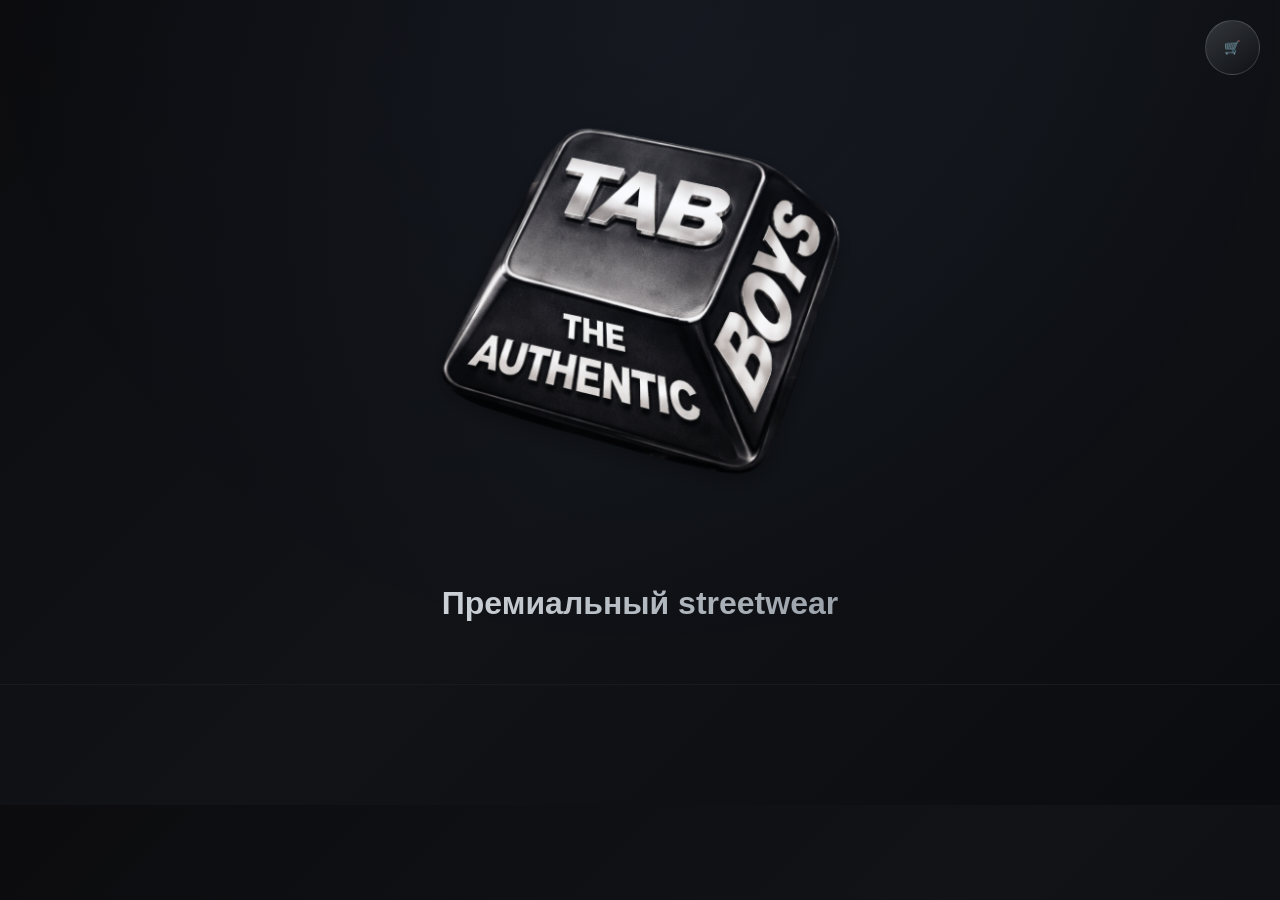
==== index.html @ cb5b0fed "Update index.html" ====
<!DOCTYPE html>
<html lang="ru">
<head>
<meta charset="UTF-8">
<meta name="viewport" content="width=device-width, initial-scale=1">

<title>TAB</title>

<link rel="stylesheet" href="./css/base.css">
<link rel="stylesheet" href="./css/index.css">

</head>

<body>

<div id="cartOverlay" class="cart-overlay"></div>
<div id="toast" class="toast"></div>

<button id="cartToggle" class="cart-toggle">
  🛒
  <span class="cart-counter" id="cartCounter"></span>
</button>

<div class="cart-panel" id="cartPanel">
  <button class="close-btn" id="closeCartBtn">✖</button>
  <h2>Корзина</h2>
  <button id="clearCartBtn" class="product-btn clear-cart">Очистить корзину</button>
  <div id="cart-items"></div>
  <div id="total">Итого: 0 ₽</div>
  <button class="checkout-fixed" id="checkoutBtn">Оформить заказ</button>
</div>

<header>
  <div class="logo-container logo-float">
    <img src="png/logo2.png" class="logo" width="500" height="500" alt="TAB logo">
  </div>
  <h1>Премиальный streetwear</h1>
</header>

<section id="products" class="products"></section>

<script type="module" src="./js/main.js"></script>
</body>
</html>
---- css/base.css ----
/* RESET */
*,
*::before,
*::after {
    box-sizing: border-box;
}

/* VARIABLES */
:root {
    --silver-light: #d9d9d9;
    --silver-main: #bfc3c7;
    --silver-dark: #8f9499;
    --silver-glow: rgba(210,220,230,.25);
    --deep-black: #0c0c0f;
}

/* BODY */
body {
    margin: 0;
    font-family: 'Segoe UI', sans-serif;
    background: linear-gradient(135deg,#0c0c0f,#111317,#0a0c10);
    color: var(--silver-light);
}

body.cart-open {
    overflow: hidden;
}

body::after {
    content: "";
    position: fixed;
    inset: 0;
    background: radial-gradient(circle at 50% 0%,rgba(120,170,255,.05),transparent 60%);
    pointer-events: none;
}

/* LINKS */
a {
    color: #cfd4da;
    text-decoration: none;
    transition: .3s;
}
a:hover {
    color: #fff;
    text-shadow: 0 0 15px rgba(150,200,255,.6);
}

/* TYPOGRAPHY */
h1 {
    background: linear-gradient(90deg,#fff,#cfd4da,#9aa1a8,#fff);
    -webkit-background-clip: text;
    background-clip: text;
    color: transparent;
}

/* BUTTONS */
button {
    cursor: pointer;
    background: linear-gradient(145deg,#cfd4da31,#aeb4ba00);
    color: var(--silver-light);
    border: 1px solid rgba(200,210,220,.2);
    transition: .3s;
}
button:hover {
    background: linear-gradient(145deg,#ffffff62,#cfd4da63);
}

/* CART */
.cart-toggle {
    position: fixed;
    top: 20px;
    right: 20px;
    width: 55px;
    height: 55px;
    border-radius: 50%;
    display: flex;
    align-items: center;
    justify-content: center;
}

.cart-counter {
    position: absolute;
    top: -6px;
    right: -6px;
    background: linear-gradient(145deg,#ff3b3b,#a80000);
    color: #fff;
    font-size: 11px;
    font-weight: bold;
    padding: 4px 7px;
    border-radius: 50%;
    min-width: 20px;
    text-align: center;
    box-shadow: 0 0 15px rgba(255,0,0,.4);
    display: none;
}

.cart-panel {
    position: fixed;
    top: 0;
    right: 0;
    width: 340px;
    height: 100vh;
    padding: 25px;
    overflow-y: auto;
    background: linear-gradient(180deg,#0e0e0e,#111217);
    transform: translateX(110%);
    opacity: 0;
    transition: transform .45s cubic-bezier(.2,.8,.2,1),opacity .3s ease;
    box-shadow: -10px 0 60px rgba(0,0,0,.8);
    z-index: 1000;
}
.cart-panel.open {
    transform: translateX(0);
    opacity: 1;
}

.cart-item {
    display: flex;
    justify-content: space-between;
    align-items: center;
}

.qty-controls {
    display: flex;
    gap: 8px;
}

.cart-overlay {
    position: fixed;
    inset: 0;
    background: rgba(0,0,0,.6);
    backdrop-filter: blur(6px);
    opacity: 0;
    pointer-events: none;
    transition: .4s ease;
    z-index: 900;
}
.cart-overlay.active {
    opacity: 1;
    pointer-events: all;
}

/* TOAST */
.toast {
    position: fixed;
    bottom: 30px;
    right: 30px;
    opacity: 0;
    transform: translateY(20px);
    transition: .4s ease;
}
.toast.show {
    opacity: 1;
    transform: translateY(0);
}

#loader {
    display: none !important;
}
---- css/index.css ----
/* HEADER */
header {
    text-align: center;
    padding: 60px 0 40px;
    border-bottom: 1px solid #1a1a1a;
}

/* LOGO */
.logo-container {
    perspective: 1200px;
    display: inline-block;
}
.logo-float {
    animation: floatLogo 4s ease-in-out infinite;
}
@keyframes floatLogo {
    0%{transform:translateY(0);filter:drop-shadow(0 8px 12px rgba(0,0,0,.35))}
    50%{transform:translateY(-6px);filter:drop-shadow(0 14px 18px rgba(0,0,0,.45))}
    100%{transform:translateY(0);filter:drop-shadow(0 8px 12px rgba(0,0,0,.35))}
}
.logo {
    width: 500px;
    transform: rotateX(8deg);
    backface-visibility: hidden;
    filter: drop-shadow(0 6px 12px rgba(0,0,0,.4));
}

/* PRODUCTS GRID */
.products {
    display: grid;
    grid-template-columns: repeat(auto-fit,minmax(220px,1fr));
    gap: 40px;
    padding: 60px;
}

/* PRODUCT CARD */
.product {
    padding: 20px;
    border-radius: 18px;
    display: flex;
    flex-direction: column;
    align-items: center;
    text-align: center;
    background: linear-gradient(145deg,rgba(25,25,30,.85),rgba(15,15,18,.9));
    border: 1px solid rgba(200,210,220,.08);
    backdrop-filter: blur(8px);
    transition: .35s ease;
}
.product:hover {
    transform: translateY(-6px);
    border-color: rgba(210,220,230,.25);
}
.product img {
    width: 100%;
    height: 340px;
    object-fit: cover;
    border-radius: 14px;
}

/* PRODUCT BUTTON */
.product-btn {
    width: 85%;
    padding: 16px 0;
    font-size: 18px;
    font-weight: 600;
    border-radius: 10px;
    background: linear-gradient(145deg,#cfd4da31,#aeb4ba00);
    color: var(--silver-light);
    border: 1px solid rgba(200,210,220,.2);
    transition: .3s ease;
}
.product-btn:hover {
    background: linear-gradient(145deg,#ffffff62,#cfd4da63);
    transform: translateY(-2px);
}

/* ADVANTAGES */
.advantages {
    display: flex;
    justify-content: center;
    gap: 50px;
    padding: 70px 20px;
    text-align: center;
}
.adv-item {
    font-size: 15px;
    letter-spacing: 1px;
    color: var(--silver-main);
    transition: .3s ease;
}
.adv-item:hover {
    transform: translateY(-4px);
}

/* MOBILE */
@media (max-width:768px){
    .products {
        grid-template-columns: 1fr;
        padding: 25px;
        gap: 25px;
    }
    .logo { width: 85px; }
    body::after { display:none; }
}
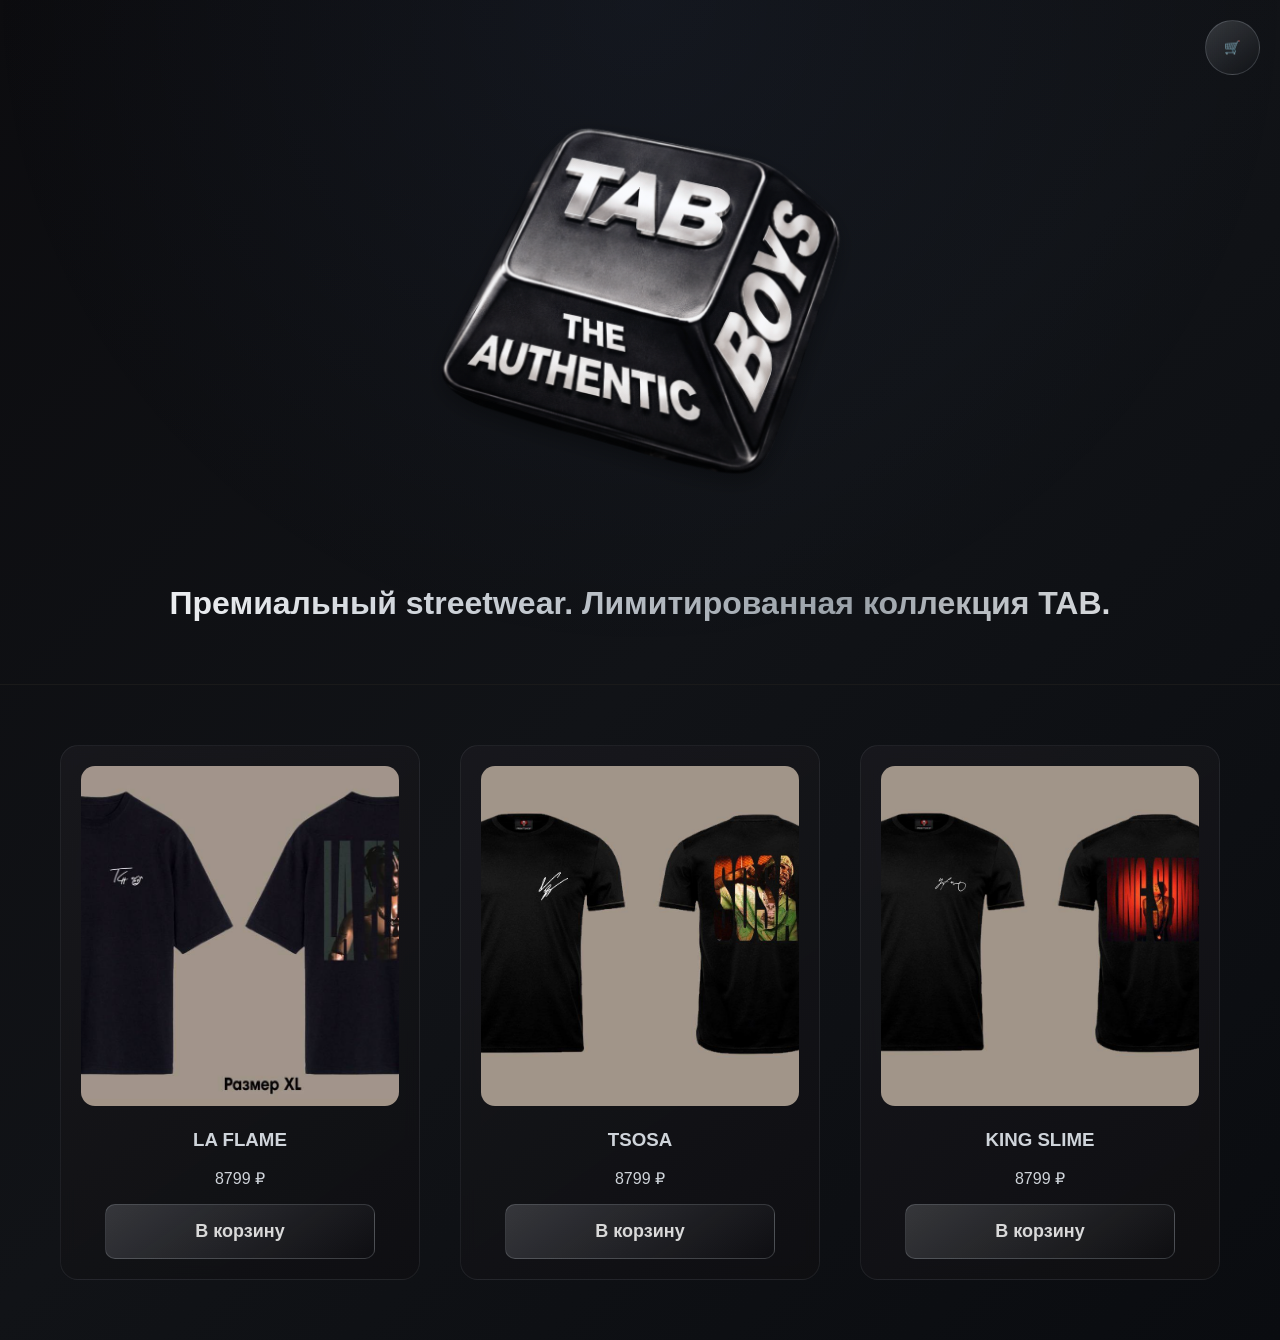
==== commit a4ee21a1: "Update index.html" ====
--- a/index.html
+++ b/index.html
@@ -34,7 +34,7 @@
   <div class="logo-container logo-float">
     <img src="png/logo2.png" class="logo" width="500" height="500" alt="TAB logo">
   </div>
-  <h1>Премиальный streetwear</h1>
+  <h1>Премиальный streetwear. Лимитированная коллекция TAB.</h1>
 </header>
 
 <section id="products" class="products"></section>
@@ -43,3 +43,4 @@
 </body>
 </html>
 
+
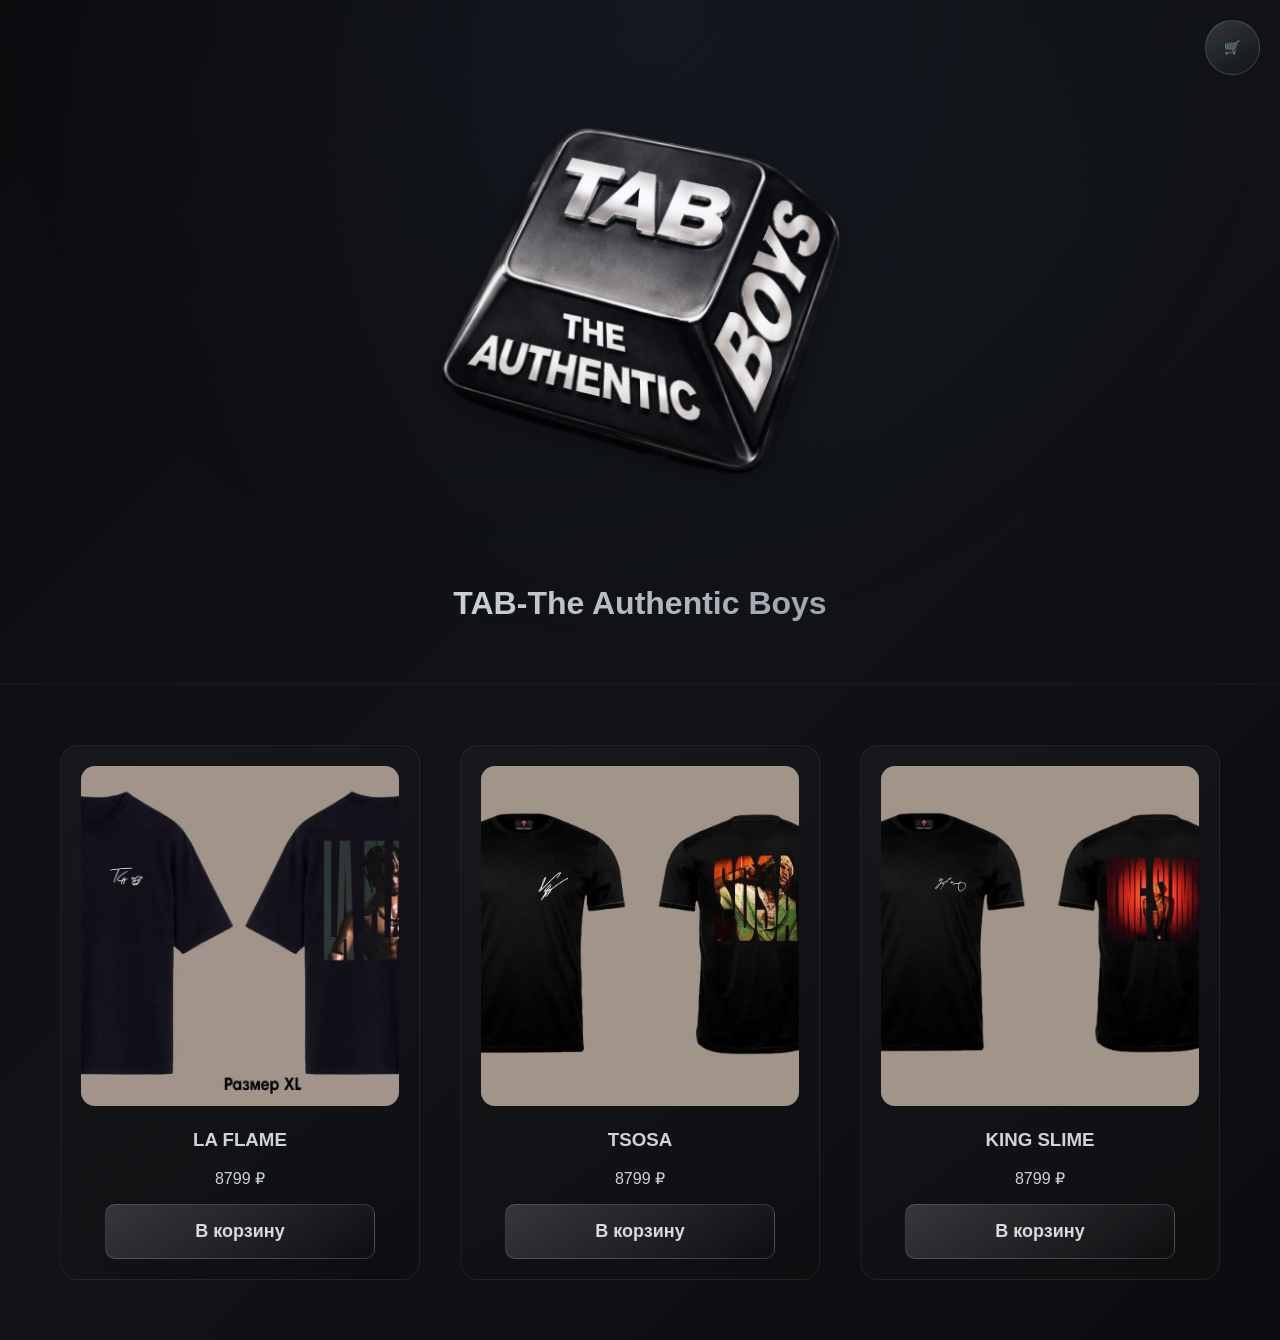
==== commit 257ad460: "Update index.html" ====
--- a/index.html
+++ b/index.html
@@ -34,7 +34,7 @@
   <div class="logo-container logo-float">
     <img src="png/logo2.png" class="logo" width="500" height="500" alt="TAB logo">
   </div>
-  <h1>Премиальный streetwear. Лимитированная коллекция TAB.</h1>
+  <h1>TAB-The Authentic Boys</h1>
 </header>
 
 <section id="products" class="products"></section>
@@ -44,3 +44,4 @@
 </html>
 
 
+
--- a/css/base.css
+++ b/css/base.css
@@ -157,3 +157,9 @@
 #loader {
     display: none !important;
 }
+.logo {
+  width: 85px;
+  height: auto;
+  transform: none;
+  filter: drop-shadow(0 4px 8px rgba(0,0,0,0.5));
+}
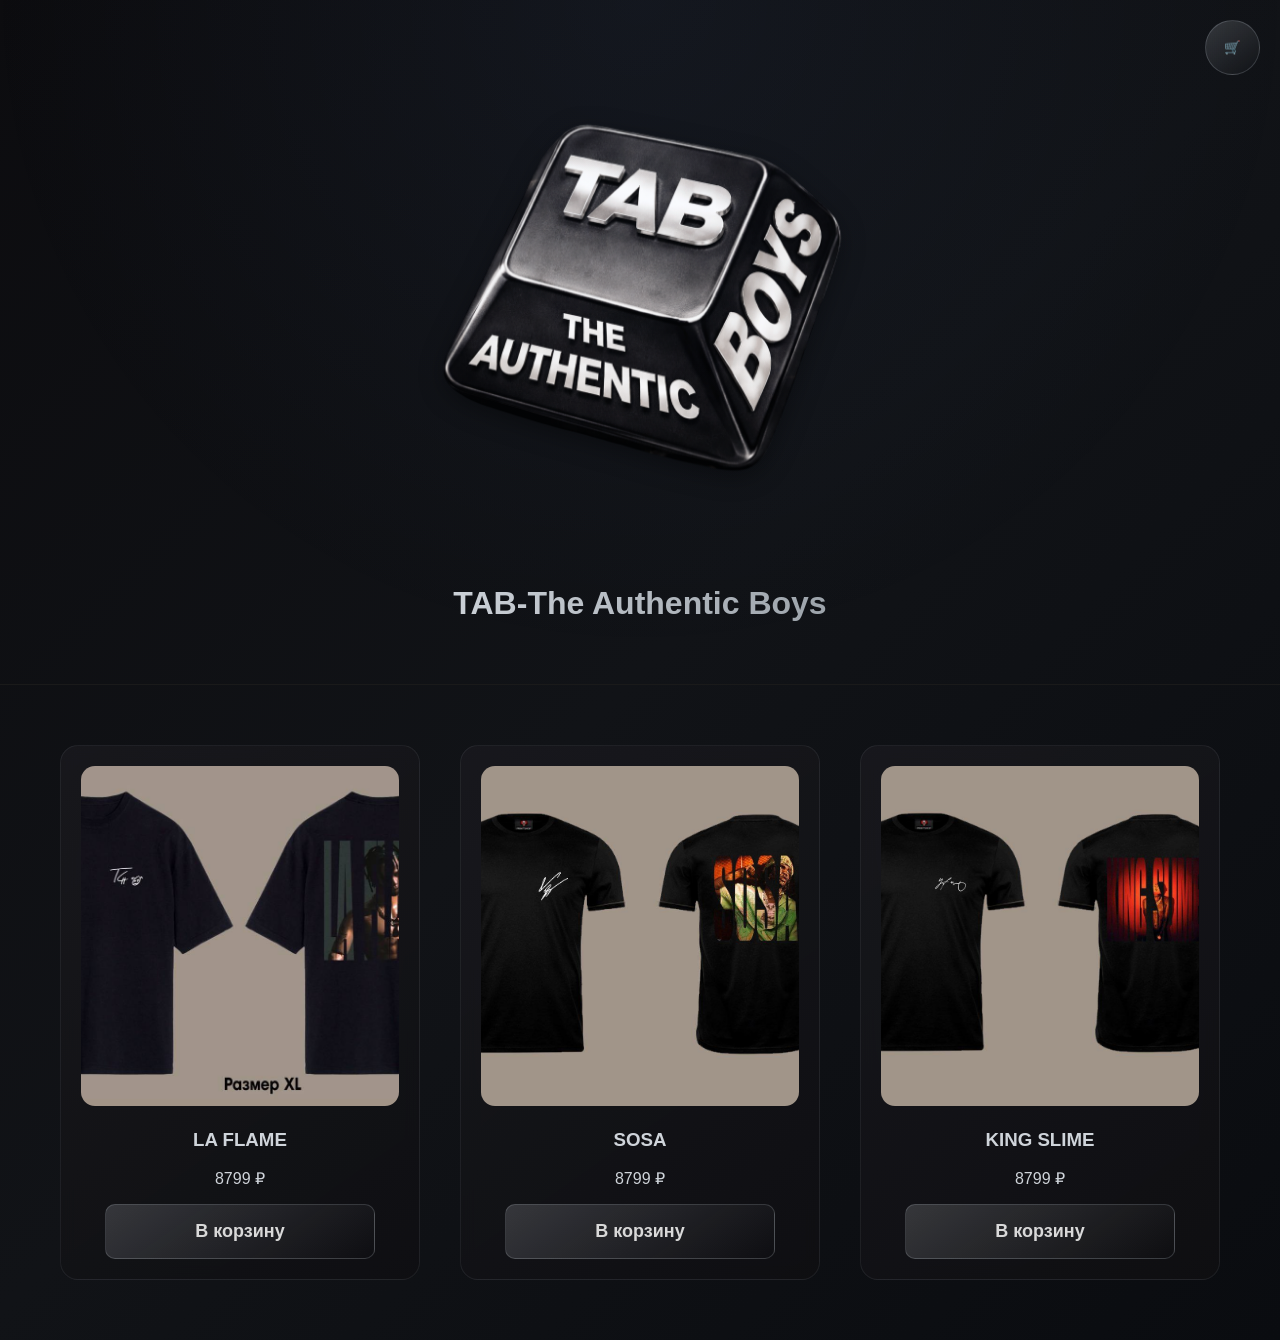
==== commit 7d748e06: "Update index.html" ====
--- a/index.html
+++ b/index.html
@@ -31,9 +31,11 @@
 </div>
 
 <header>
-  <div class="logo-container logo-float">
+ <div class="logo-container">
+  <div class="logo-float">
     <img src="png/logo2.png" class="logo" width="500" height="500" alt="TAB logo">
   </div>
+</div>
   <h1>TAB-The Authentic Boys</h1>
 </header>
 
@@ -45,3 +47,4 @@
 
 
 
+
--- a/css/index.css
+++ b/css/index.css
@@ -91,7 +91,13 @@
 .adv-item:hover {
     transform: translateY(-4px);
 }
-
+.info-section {
+  padding: 80px 20px;
+  text-align: center;
+  max-width: 800px;
+  margin: auto;
+  border-top: 1px solid #1a1a1a;
+}
 /* MOBILE */
 @media (max-width:768px){
     .products {
@@ -102,3 +108,4 @@
     .logo { width: 85px; }
     body::after { display:none; }
 }
+
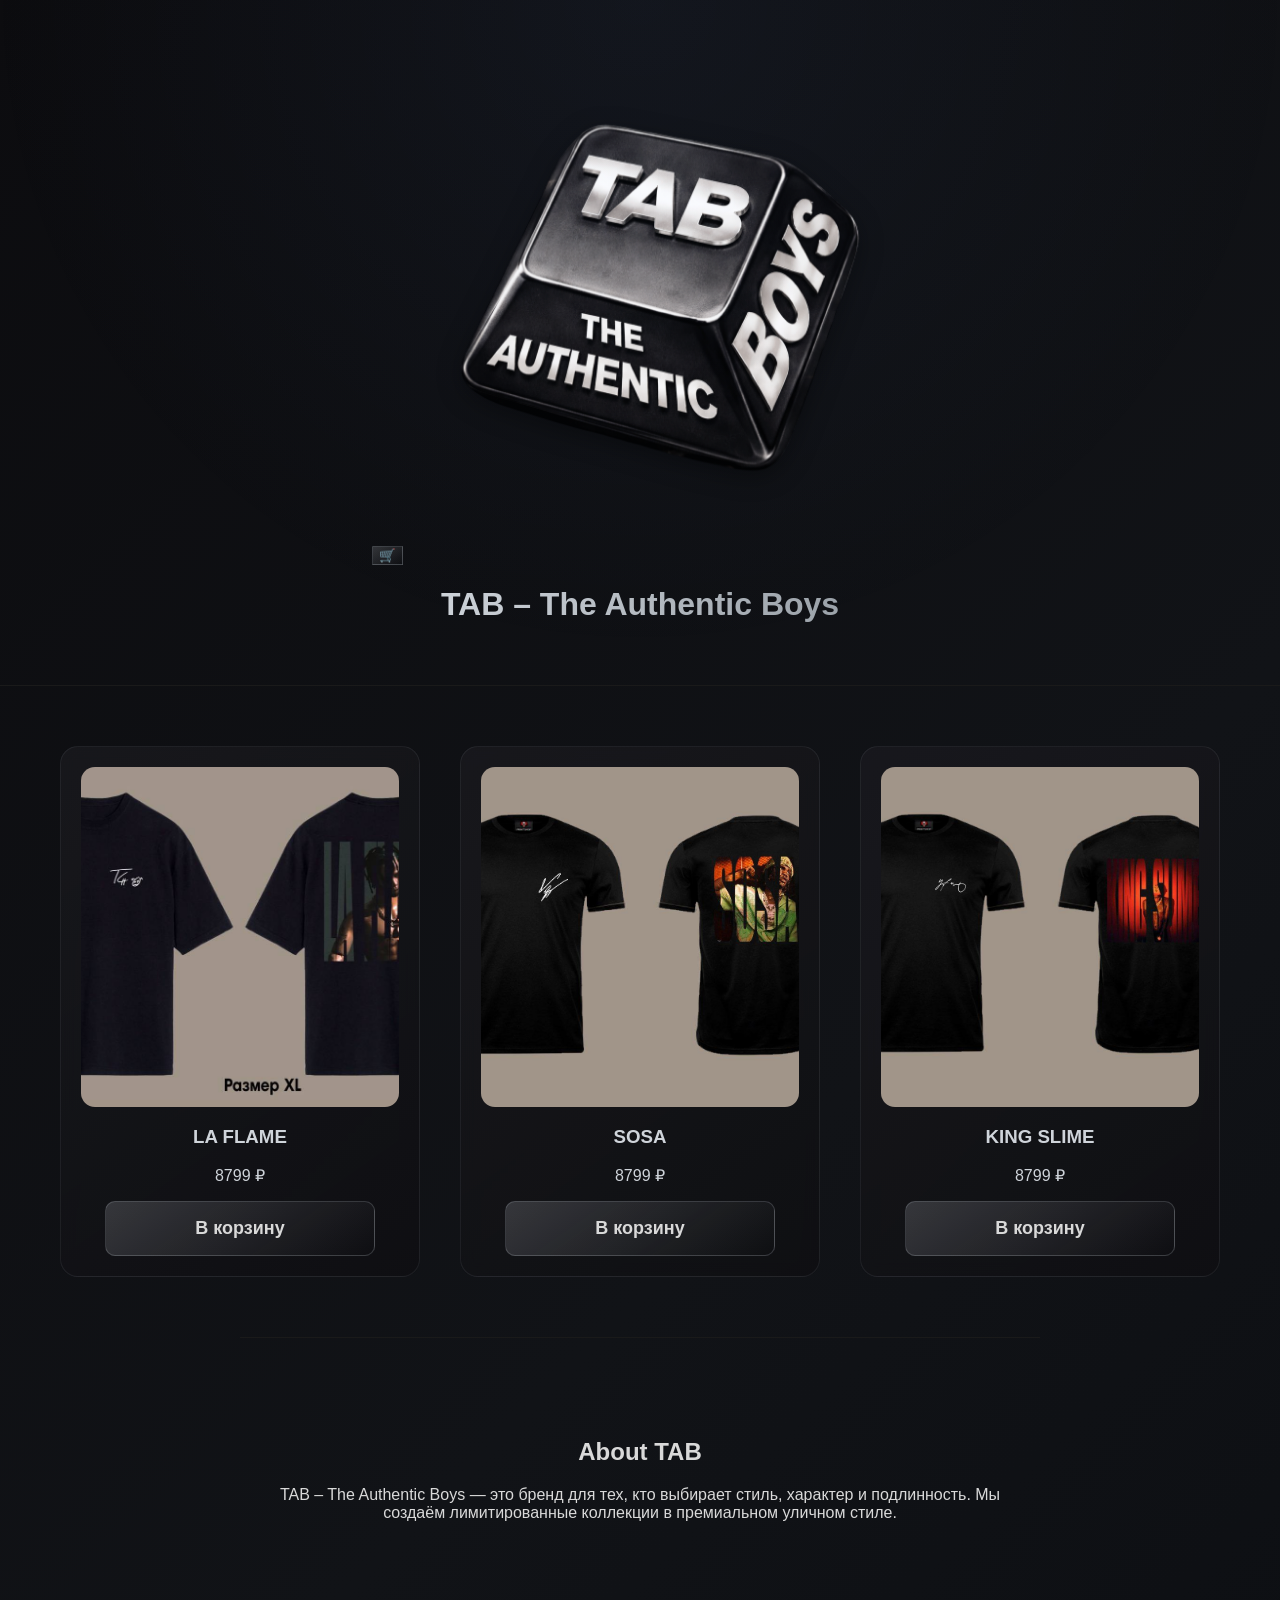
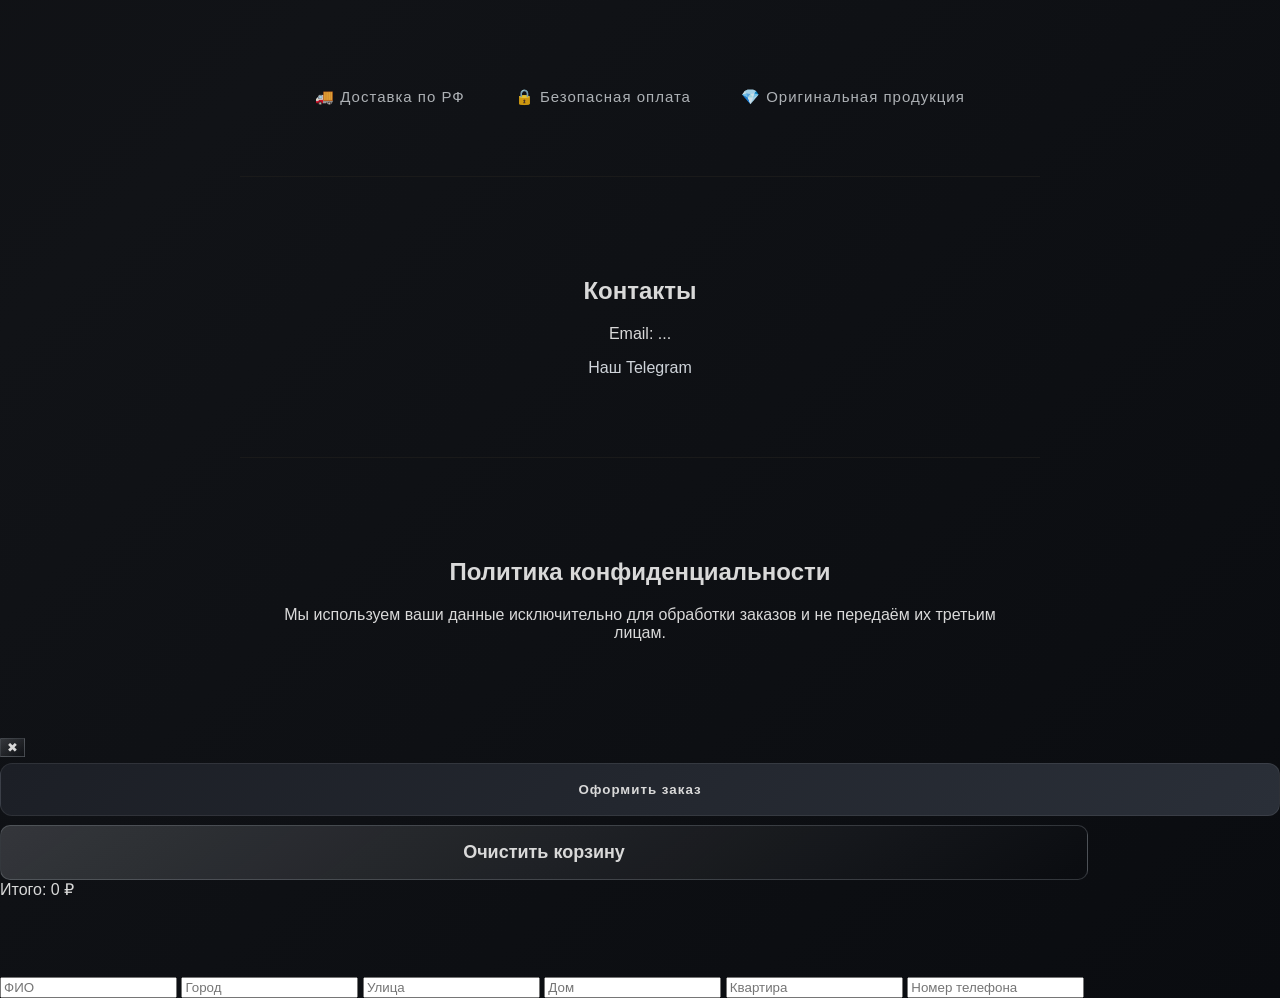
==== commit cf8e1d45: "Update index.html" ====
--- a/index.html
+++ b/index.html
@@ -3,8 +3,16 @@
 <head>
 <meta charset="UTF-8">
 <meta name="viewport" content="width=device-width, initial-scale=1">
-
-<title>TAB</title>
+<meta name="description" content="TAB — премиальный уличный бренд. Лимитированные коллекции.">
+<meta property="og:title" content="TAB – The Authentic Boys">
+<meta property="og:description" content="Премиальный уличный стиль.">
+<meta property="og:image" content="https://0alenka069-cyber.github.io/tab-store/png/og-banner.jpg">
+<meta property="og:url" content="https://0alenka069-cyber.github.io/tab-store/">
+<meta property="og:type" content="website">
+<meta property="og:site_name" content="TAB – The Authentic Boys">
+<meta property="og:image:width" content="1200">
+<meta property="og:image:height" content="630">
+<title>TAB – The Authentic Boys</title>
 
 <link rel="stylesheet" href="./css/base.css">
 <link rel="stylesheet" href="./css/index.css">
@@ -14,13 +22,52 @@
 <body>
 
 <div id="cartOverlay" class="cart-overlay"></div>
-<div id="toast" class="toast"></div>
+<div id="toast" class="toast">Товар добавлен в корзину 🛒</div>
+<header>
+    <button class="cart-toggle" id="cartToggle">
+        🛒
+        <span id="cartCounter" class="cart-counter"></span>
+    </button>
 
-<button id="cartToggle" class="cart-toggle">
-  🛒
-  <span class="cart-counter" id="cartCounter"></span>
-</button>
+    <div class="logo-container">
+        <div class="logo-float">
+           <img src="png/logo2.png" class="logo">
+        </div>
+    </div>
+ <h1>TAB – The Authentic Boys</h1>
+</header>
+<section class="products" id="products"></section>
+<section class="info-section">
+    <h2>About TAB</h2>
+    <p>
+        TAB – The Authentic Boys — это бренд для тех,
+        кто выбирает стиль, характер и подлинность.
+        Мы создаём лимитированные коллекции
+        в премиальном уличном стиле.
+    </p>
+</section>
 
+<section class="advantages">
+    <div class="adv-item">🚚 Доставка по РФ</div>
+    <div class="adv-item">🔒 Безопасная оплата</div>
+    <div class="adv-item">💎 Оригинальная продукция</div>
+</section>
+
+<section class="info-section">
+    <h2>Контакты</h2>
+    <p>Email: ...</p>
+    <a href="https://t.me/+hwSosxjH471kMmIy" target="_blank" rel="noopener">
+        Наш Telegram
+    </a>
+</section>
+
+<section class="info-section">
+    <h2>Политика конфиденциальности</h2>
+    <p>
+        Мы используем ваши данные исключительно
+        для обработки заказов и не передаём их третьим лицам.
+    </p>
+</section>
 <div class="cart-panel" id="cartPanel">
   <button class="close-btn" id="closeCartBtn">✖</button>
   <h2>Корзина</h2>
@@ -29,17 +76,14 @@
   <div id="total">Итого: 0 ₽</div>
   <button class="checkout-fixed" id="checkoutBtn">Оформить заказ</button>
 </div>
-
-<header>
- <div class="logo-container">
-  <div class="logo-float">
-    <img src="png/logo2.png" class="logo" width="500" height="500" alt="TAB logo">
+<div class="checkout-form">
+        <input type="text" id="fullname" placeholder="ФИО">
+        <input type="text" id="city" placeholder="Город">
+        <input type="text" id="street" placeholder="Улица">
+        <input type="text" id="house" placeholder="Дом">
+        <input type="text" id="apartment" placeholder="Квартира">
+        <input type="tel" id="phone" placeholder="Номер телефона">
   </div>
-</div>
-  <h1>TAB-The Authentic Boys</h1>
-</header>
-
-<section id="products" class="products"></section>
 
 <script type="module" src="./js/main.js"></script>
 </body>
@@ -48,3 +92,4 @@
 
 
 
+
--- a/css/base.css
+++ b/css/base.css
@@ -1,24 +1,25 @@
-/* RESET */
+/* =======================================================
+   1. RESET / BASE
+======================================================= */
+
 *,
 *::before,
 *::after {
     box-sizing: border-box;
 }
 
-/* VARIABLES */
 :root {
     --silver-light: #d9d9d9;
     --silver-main: #bfc3c7;
     --silver-dark: #8f9499;
-    --silver-glow: rgba(210,220,230,.25);
+    --silver-glow: rgba(210, 220, 230, 0.25);
     --deep-black: #0c0c0f;
 }
 
-/* BODY */
 body {
     margin: 0;
     font-family: 'Segoe UI', sans-serif;
-    background: linear-gradient(135deg,#0c0c0f,#111317,#0a0c10);
+    background: linear-gradient(135deg, #0c0c0f, #111317, #0a0c10);
     color: var(--silver-light);
 }
 
@@ -30,125 +31,88 @@
     content: "";
     position: fixed;
     inset: 0;
-    background: radial-gradient(circle at 50% 0%,rgba(120,170,255,.05),transparent 60%);
+    background: radial-gradient(circle at 50% 0%, rgba(120,170,255,0.05), transparent 60%);
     pointer-events: none;
 }
 
-/* LINKS */
 a {
     color: #cfd4da;
     text-decoration: none;
-    transition: .3s;
-}
-a:hover {
-    color: #fff;
-    text-shadow: 0 0 15px rgba(150,200,255,.6);
+    transition: 0.3s;
 }
 
-/* TYPOGRAPHY */
-h1 {
-    background: linear-gradient(90deg,#fff,#cfd4da,#9aa1a8,#fff);
-    -webkit-background-clip: text;
-    background-clip: text;
-    color: transparent;
+a:hover {
+    color: #ffffff;
+    text-shadow: 0 0 15px rgba(150,200,255,0.6);
 }
 
-/* BUTTONS */
+/* =======================================================
+   2. TYPOGRAPHY
+======================================================= */
+
+h1 {
+    background: linear-gradient(90deg,#ffffff,#cfd4da,#9aa1a8,#ffffff);
+    background-clip: text;
+    -webkit-background-clip: text;
+    color: transparent;
+    -webkit-text-fill-color: transparent;
+}
+
+/* =======================================================
+   6. BUTTONS
+======================================================= */
+
 button {
     cursor: pointer;
     background: linear-gradient(145deg,#cfd4da31,#aeb4ba00);
     color: var(--silver-light);
-    border: 1px solid rgba(200,210,220,.2);
-    transition: .3s;
+    border: 1px solid rgba(200,210,220,0.2);
+    transition: 0.3s;
 }
+
 button:hover {
     background: linear-gradient(145deg,#ffffff62,#cfd4da63);
 }
 
-/* CART */
-.cart-toggle {
-    position: fixed;
-    top: 20px;
-    right: 20px;
-    width: 55px;
-    height: 55px;
-    border-radius: 50%;
-    display: flex;
-    align-items: center;
-    justify-content: center;
+.checkout-fixed {
+    position: sticky;
+    bottom: 0;
+    width: 100%;
+    padding: 18px;
+    margin-top: 25px;
+    font-weight: 600;
+    letter-spacing: 1px;
+    border-radius: 12px;
+    background: linear-gradient(135deg,#1c1f26,#2a2f38);
+    border: 1px solid rgba(255,255,255,0.08);
+    transition: 0.35s ease;
 }
 
-.cart-counter {
-    position: absolute;
-    top: -6px;
-    right: -6px;
-    background: linear-gradient(145deg,#ff3b3b,#a80000);
-    color: #fff;
-    font-size: 11px;
-    font-weight: bold;
-    padding: 4px 7px;
-    border-radius: 50%;
-    min-width: 20px;
-    text-align: center;
-    box-shadow: 0 0 15px rgba(255,0,0,.4);
-    display: none;
+.checkout-fixed:disabled {
+    opacity: 0.6;
+    cursor: not-allowed;
+    transform: none;
+    box-shadow: none;
 }
 
-.cart-panel {
-    position: fixed;
-    top: 0;
-    right: 0;
-    width: 340px;
-    height: 100vh;
-    padding: 25px;
-    overflow-y: auto;
-    background: linear-gradient(180deg,#0e0e0e,#111217);
-    transform: translateX(110%);
-    opacity: 0;
-    transition: transform .45s cubic-bezier(.2,.8,.2,1),opacity .3s ease;
-    box-shadow: -10px 0 60px rgba(0,0,0,.8);
-    z-index: 1000;
-}
-.cart-panel.open {
-    transform: translateX(0);
-    opacity: 1;
+.checkout-fixed:hover {
+    transform: translateY(-3px);
+    box-shadow: 0 10px 40px rgba(120,170,255,0.25);
 }
 
-.cart-item {
-    display: flex;
-    justify-content: space-between;
-    align-items: center;
-}
+/* =======================================================
+   9. TOAST & LOADER
+======================================================= */
 
-.qty-controls {
-    display: flex;
-    gap: 8px;
-}
-
-.cart-overlay {
-    position: fixed;
-    inset: 0;
-    background: rgba(0,0,0,.6);
-    backdrop-filter: blur(6px);
-    opacity: 0;
-    pointer-events: none;
-    transition: .4s ease;
-    z-index: 900;
-}
-.cart-overlay.active {
-    opacity: 1;
-    pointer-events: all;
-}
-
-/* TOAST */
 .toast {
     position: fixed;
     bottom: 30px;
     right: 30px;
     opacity: 0;
     transform: translateY(20px);
-    transition: .4s ease;
+    transition: 0.4s ease;
 }
+
 .toast.show {
     opacity: 1;
     transform: translateY(0);
@@ -157,9 +121,5 @@
 #loader {
     display: none !important;
 }
-.logo {
-  width: 85px;
-  height: auto;
-  transform: none;
-  filter: drop-shadow(0 4px 8px rgba(0,0,0,0.5));
-}
+
+
--- a/css/index.css
+++ b/css/index.css
@@ -1,39 +1,123 @@
-/* HEADER */
+/* =======================================================
+   3. LAYOUT SECTIONS
+======================================================= */
+
 header {
     text-align: center;
     padding: 60px 0 40px;
     border-bottom: 1px solid #1a1a1a;
 }
 
-/* LOGO */
+.products {
+    display: grid;
+    grid-template-columns: repeat(auto-fit, minmax(220px, 1fr));
+    gap: 40px;
+    padding: 60px;
+}
+
+.info-section {
+    padding: 80px 20px;
+    text-align: center;
+    max-width: 800px;
+    margin: auto;
+    border-top: 1px solid #1a1a1a;
+}
+
+.advantages {
+    display: flex;
+    justify-content: center;
+    align-items: center;
+    gap: 50px;
+    padding: 70px 20px;
+    max-width: 1000px;
+    margin: 0 auto;
+    text-align: center;
+}
+
+.adv-item {
+    font-size: 15px;
+    letter-spacing: 1px;
+    color: var(--silver-main);
+    opacity: 0.9;
+    transition: 0.3s ease;
+}
+
+.adv-item:hover {
+    opacity: 1;
+    transform: translateY(-4px);
+}
+
+/* =======================================================
+   4. LOGO
+======================================================= */
+
 .logo-container {
     perspective: 1200px;
     display: inline-block;
 }
+
 .logo-float {
     animation: floatLogo 4s ease-in-out infinite;
 }
+
 @keyframes floatLogo {
-    0%{transform:translateY(0);filter:drop-shadow(0 8px 12px rgba(0,0,0,.35))}
-    50%{transform:translateY(-6px);filter:drop-shadow(0 14px 18px rgba(0,0,0,.45))}
-    100%{transform:translateY(0);filter:drop-shadow(0 8px 12px rgba(0,0,0,.35))}
+    0%   { transform: translateY(0px); filter: drop-shadow(0 8px 12px rgba(0,0,0,0.35)); }
+    50%  { transform: translateY(-6px); filter: drop-shadow(0 14px 18px rgba(0,0,0,0.45)); }
+    100% { transform: translateY(0px); filter: drop-shadow(0 8px 12px rgba(0,0,0,0.35)); }
 }
+
 .logo {
     width: 500px;
+    display: inline-block;
+    position: relative;
     transform: rotateX(8deg);
+    transform-style: preserve-3d;
     backface-visibility: hidden;
-    filter: drop-shadow(0 6px 12px rgba(0,0,0,.4));
+    will-change: transform;
+    filter: drop-shadow(0 6px 12px rgba(0,0,0,0.4));
 }
 
-/* PRODUCTS GRID */
-.products {
-    display: grid;
-    grid-template-columns: repeat(auto-fit,minmax(220px,1fr));
-    gap: 40px;
-    padding: 60px;
+.logo.spin {
+    animation: coinSpin 0.8s ease-in-out;
 }
 
-/* PRODUCT CARD */
+@keyframes coinSpin {
+    0%   { transform: rotateX(8deg) rotateY(0deg); }
+    100% { transform: rotateX(8deg) rotateY(360deg); }
+}
+
+.logo::after {
+    content: "";
+    position: absolute;
+    top: 0;
+    left: -120%;
+    width: 60%;
+    height: 100%;
+    background: linear-gradient(
+        120deg,
+        transparent 0%,
+        rgba(255,255,255,0.15) 30%,
+        rgba(255,255,255,0.6) 50%,
+        rgba(255,255,255,0.15) 70%,
+        transparent 100%
+    );
+    transform: skewX(-25deg);
+    pointer-events: none;
+}
+
+.logo.spin::after {
+    animation: shineMove 0.9s ease-in-out;
+}
+
+@keyframes shineMove {
+    0%   { left: -120%; }
+    100% { left: 130%; }
+}
+
+/* =======================================================
+   5. PRODUCT CARD
+======================================================= */
+
 .product {
     padding: 20px;
     border-radius: 18px;
@@ -41,71 +125,56 @@
     flex-direction: column;
     align-items: center;
     text-align: center;
-    background: linear-gradient(145deg,rgba(25,25,30,.85),rgba(15,15,18,.9));
-    border: 1px solid rgba(200,210,220,.08);
+    transition: 0.35s ease;
+    background: linear-gradient(145deg,rgba(25,25,30,0.85),rgba(15,15,18,0.9));
+    border: 1px solid rgba(200,210,220,0.08);
     backdrop-filter: blur(8px);
-    transition: .35s ease;
+    opacity: 0;
+    transform: translateY(20px);
+    will-change: transform;
+    animation: fadeUp 0.6s ease forwards;
 }
+
+.product:nth-child(1) { animation-delay: 0.05s; }
+.product:nth-child(2) { animation-delay: 0.1s; }
+.product:nth-child(3) { animation-delay: 0.15s; }
+.product:nth-child(4) { animation-delay: 0.2s; }
+
+@keyframes fadeUp {
+  to {
+    opacity: 1;
+    transform: translateY(0);
+  }
+}
+
 .product:hover {
-    transform: translateY(-6px);
-    border-color: rgba(210,220,230,.25);
+    transform: translateY(-6px) scale(1.01);
+    border-color: rgba(210,220,230,0.25);
 }
+
 .product img {
     width: 100%;
     height: 340px;
     object-fit: cover;
     border-radius: 14px;
+    max-width: 100%;
+    display: block;
 }
 
-/* PRODUCT BUTTON */
 .product-btn {
     width: 85%;
     padding: 16px 0;
     font-size: 18px;
     font-weight: 600;
     border-radius: 10px;
+    cursor: pointer;
     background: linear-gradient(145deg,#cfd4da31,#aeb4ba00);
     color: var(--silver-light);
-    border: 1px solid rgba(200,210,220,.2);
-    transition: .3s ease;
+    border: 1px solid rgba(200,210,220,0.2);
+    transition: 0.3s ease;
 }
+
 .product-btn:hover {
     background: linear-gradient(145deg,#ffffff62,#cfd4da63);
     transform: translateY(-2px);
 }
-
-/* ADVANTAGES */
-.advantages {
-    display: flex;
-    justify-content: center;
-    gap: 50px;
-    padding: 70px 20px;
-    text-align: center;
-}
-.adv-item {
-    font-size: 15px;
-    letter-spacing: 1px;
-    color: var(--silver-main);
-    transition: .3s ease;
-}
-.adv-item:hover {
-    transform: translateY(-4px);
-}
-.info-section {
-  padding: 80px 20px;
-  text-align: center;
-  max-width: 800px;
-  margin: auto;
-  border-top: 1px solid #1a1a1a;
-}
-/* MOBILE */
-@media (max-width:768px){
-    .products {
-        grid-template-columns: 1fr;
-        padding: 25px;
-        gap: 25px;
-    }
-    .logo { width: 85px; }
-    body::after { display:none; }
-}
-
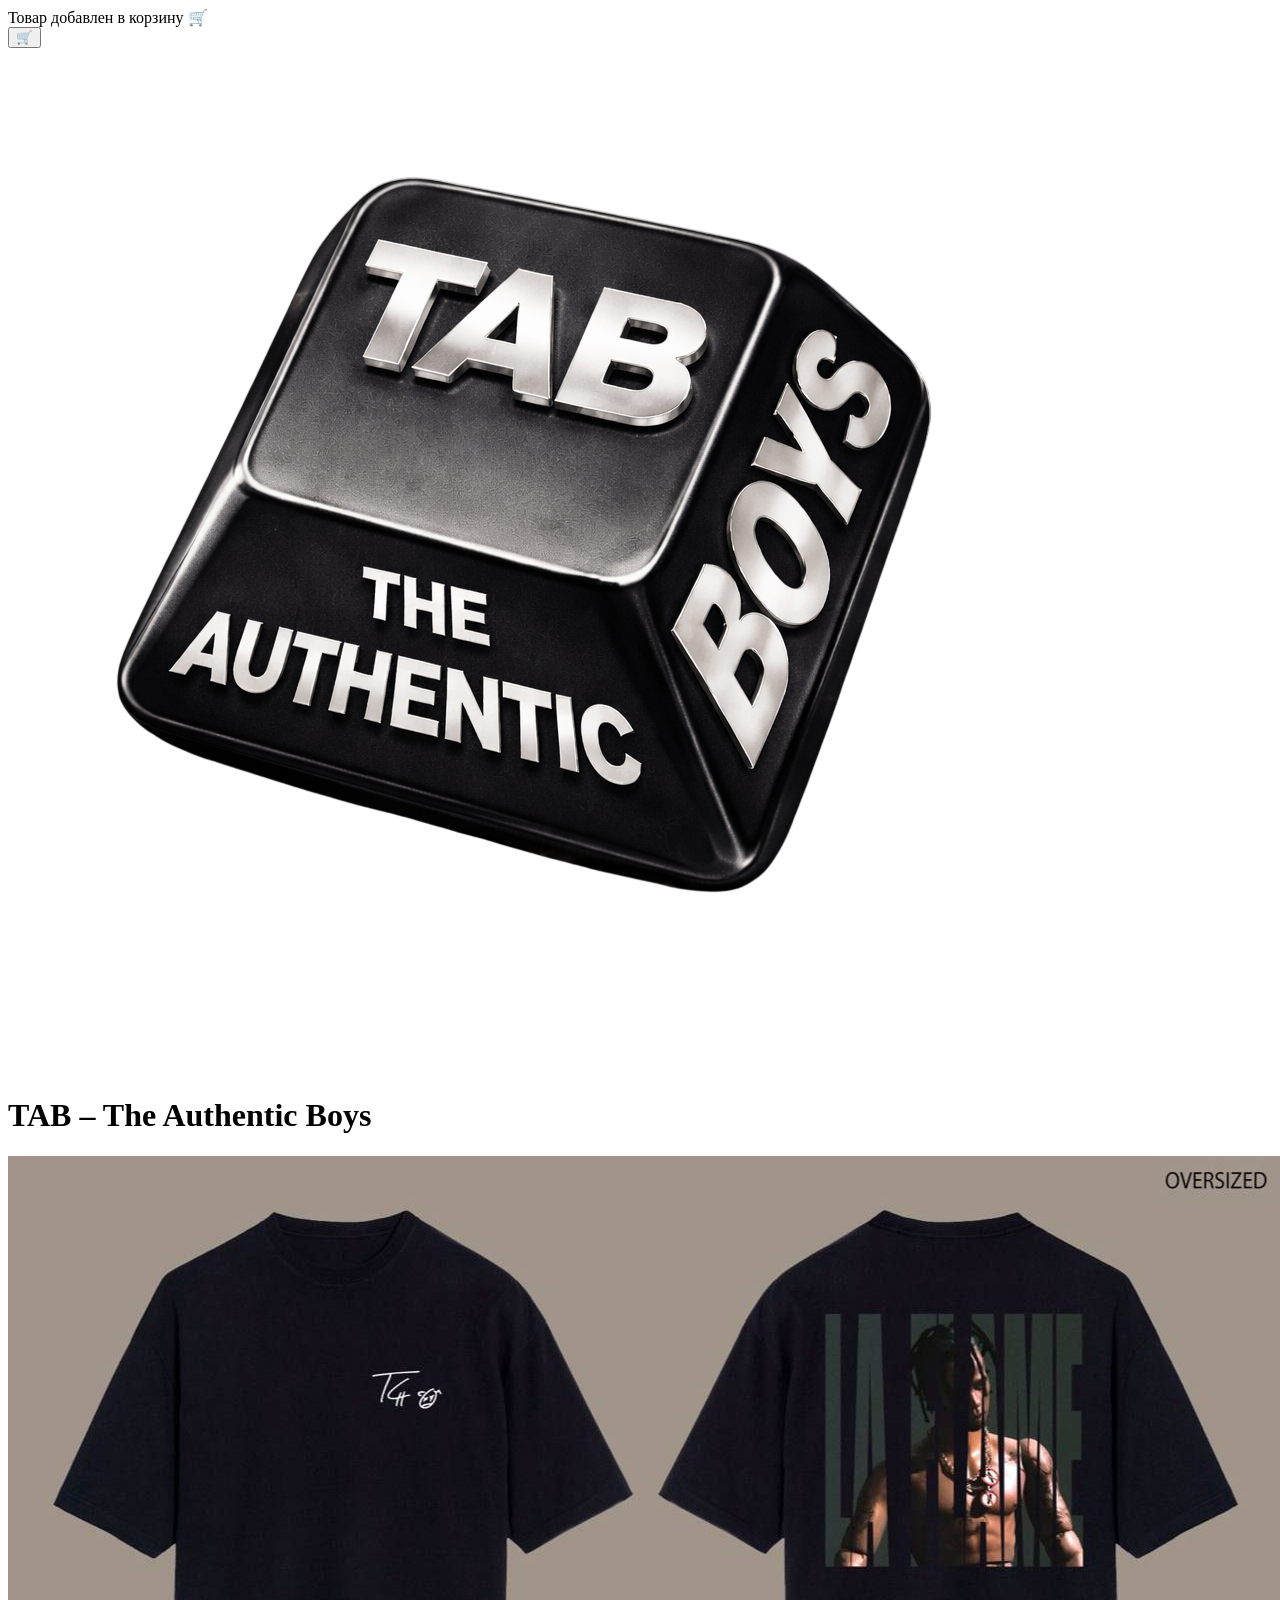
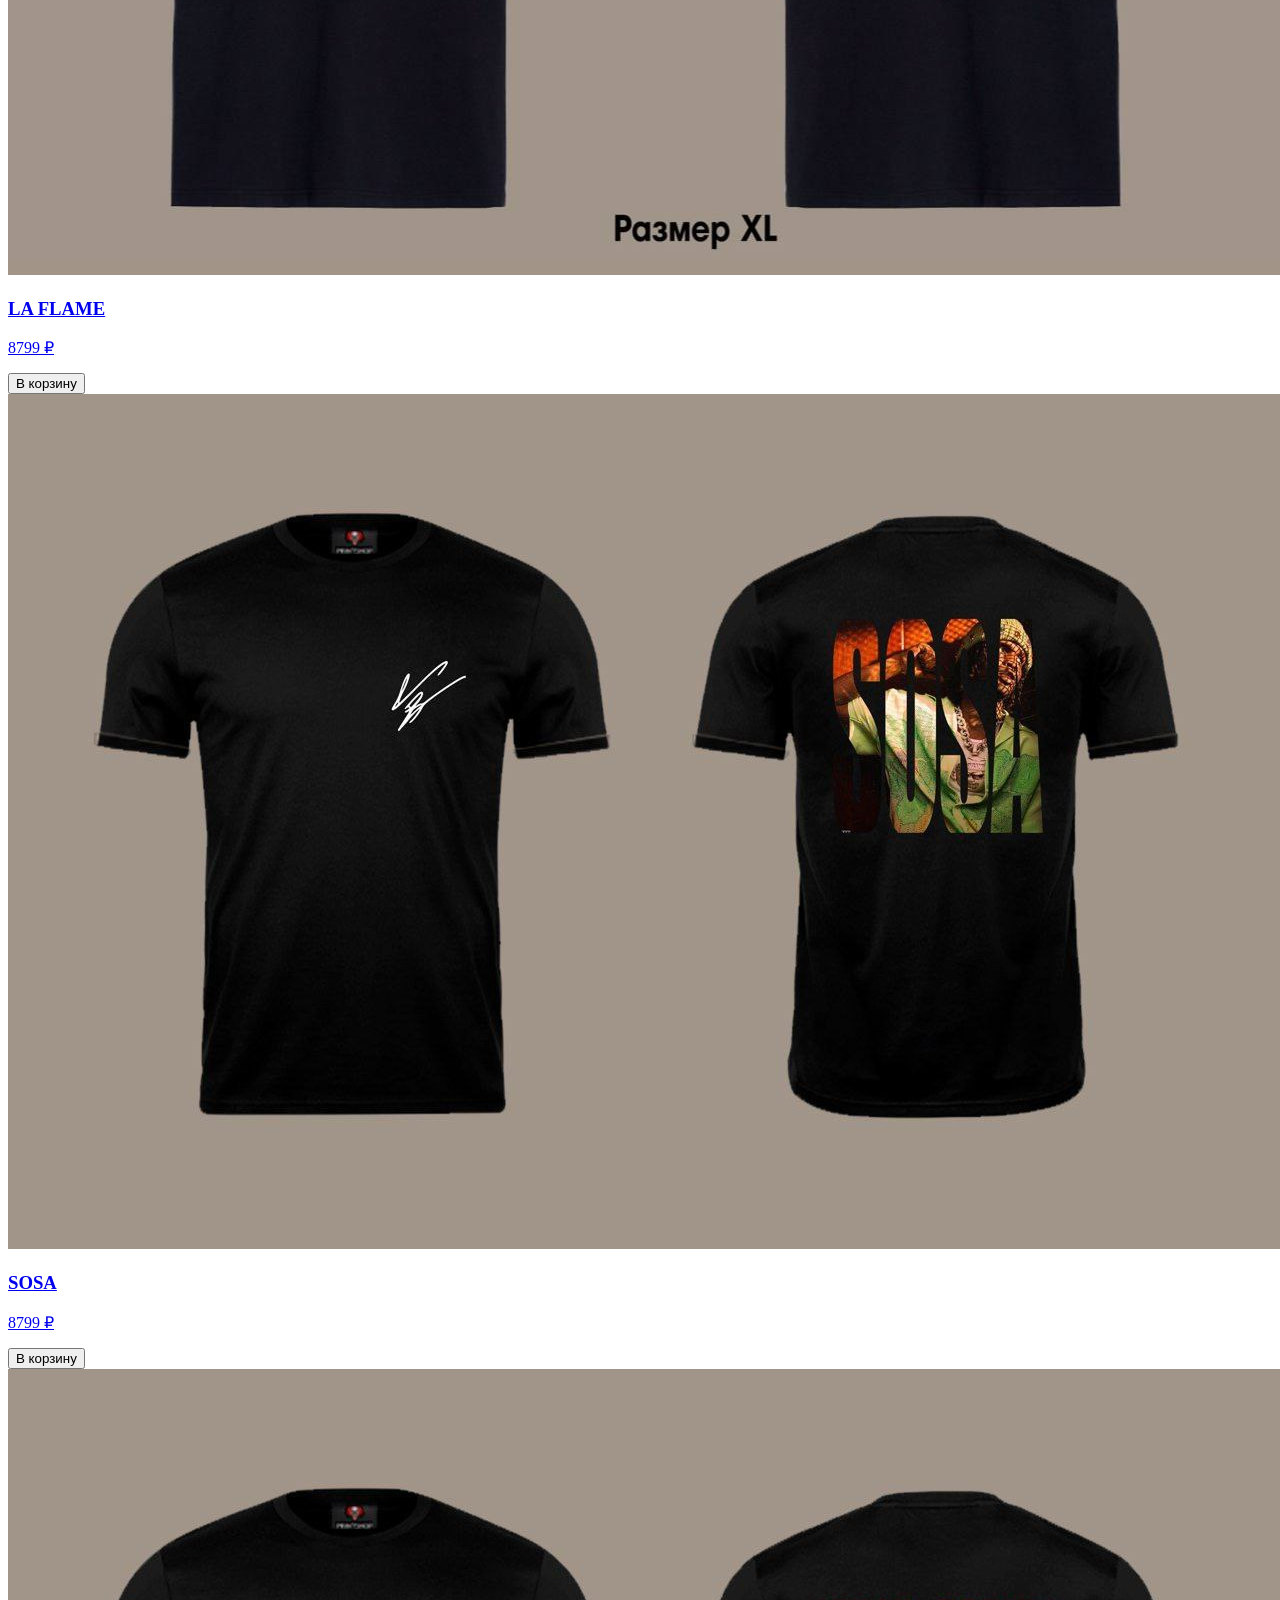
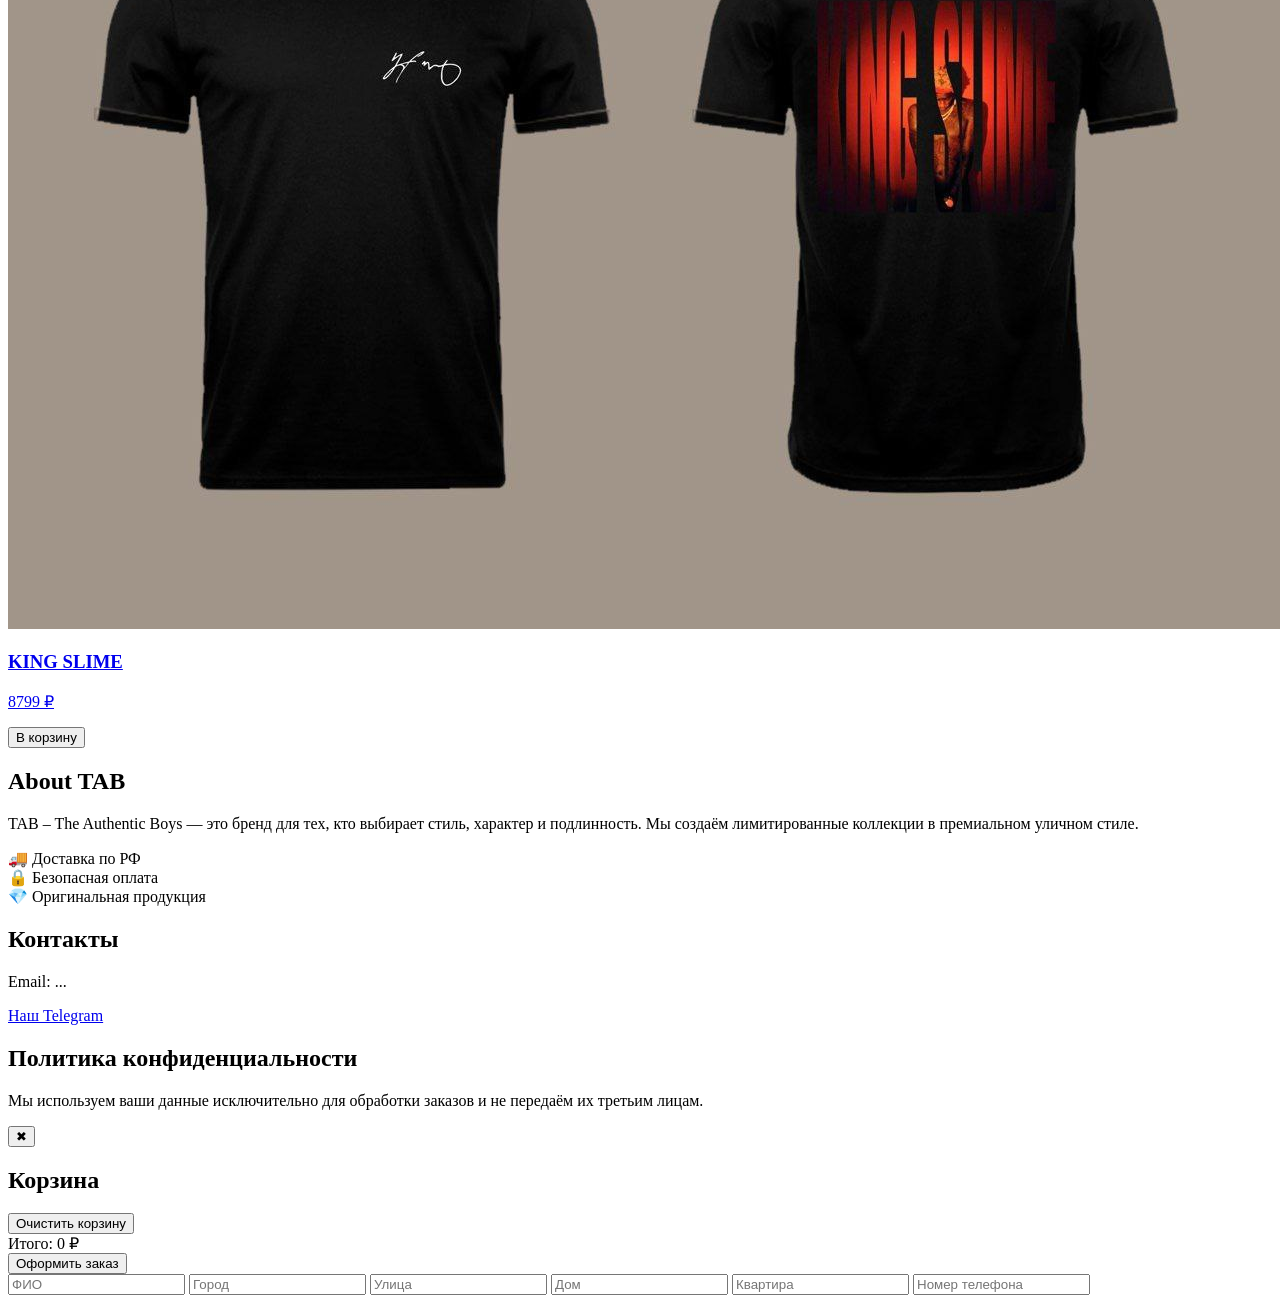
==== commit b4175138: "Update index.html" ====
--- a/index.html
+++ b/index.html
@@ -14,8 +14,7 @@
 <meta property="og:image:height" content="630">
 <title>TAB – The Authentic Boys</title>
 
-<link rel="stylesheet" href="./css/base.css">
-<link rel="stylesheet" href="./css/index.css">
+<link rel="stylesheet" href="./css/style.css">
 
 </head>
 
@@ -93,3 +92,4 @@
 
 
 
+
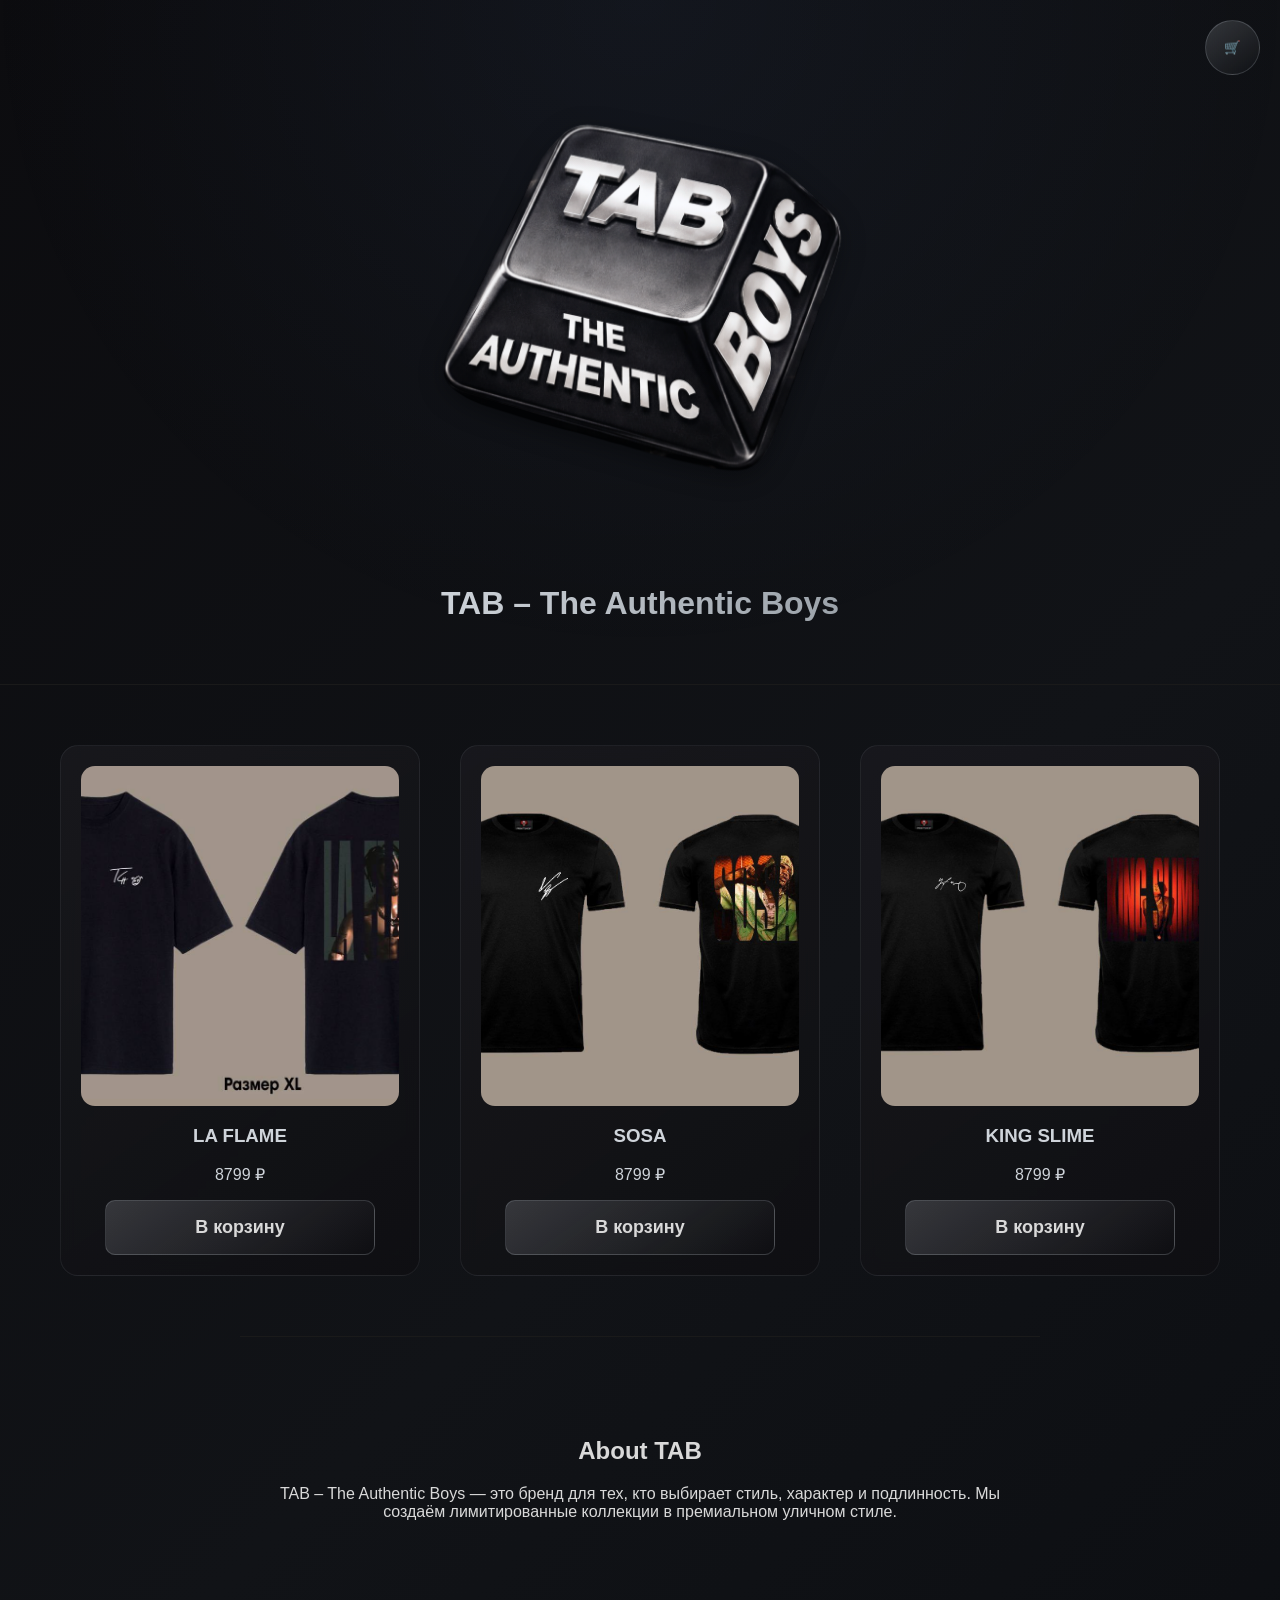
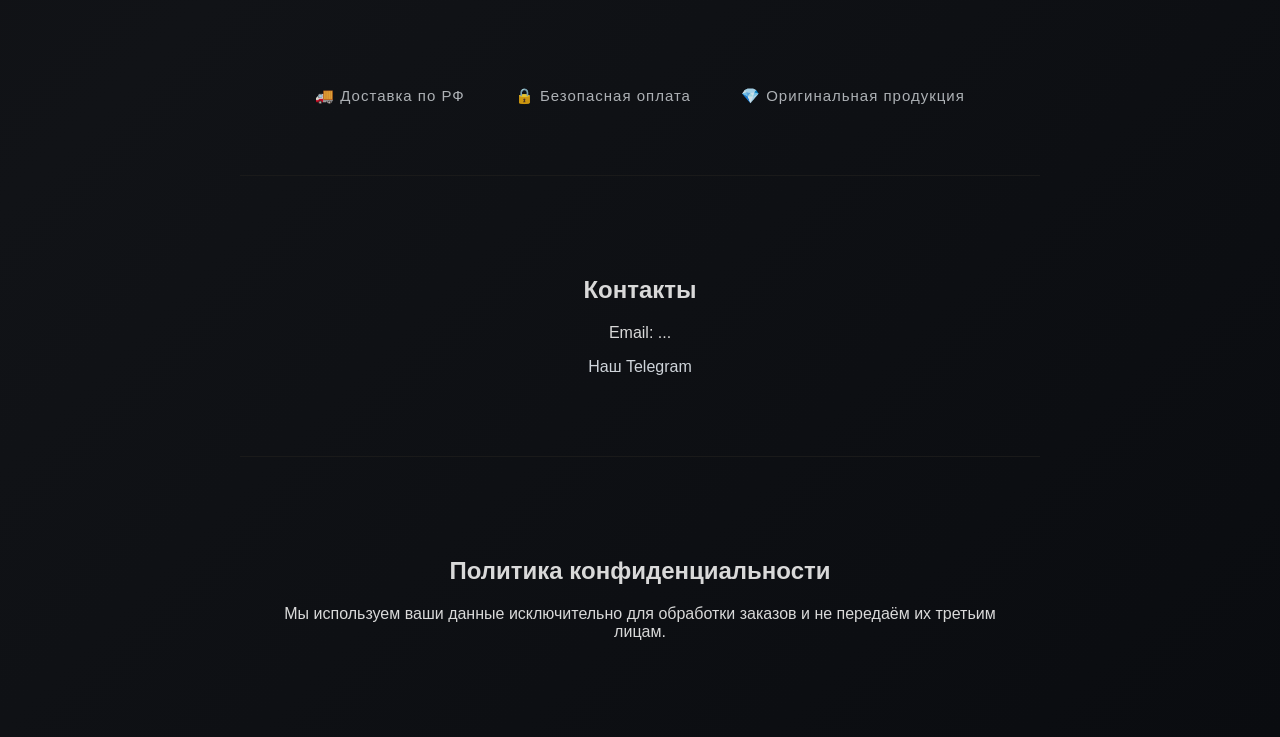
==== commit 4e84c2bb: "Update index.html" ====
--- a/index.html
+++ b/index.html
@@ -73,9 +73,7 @@
   <button id="clearCartBtn" class="product-btn clear-cart">Очистить корзину</button>
   <div id="cart-items"></div>
   <div id="total">Итого: 0 ₽</div>
-  <button class="checkout-fixed" id="checkoutBtn">Оформить заказ</button>
-</div>
-<div class="checkout-form">
+  <div class="checkout-form">
         <input type="text" id="fullname" placeholder="ФИО">
         <input type="text" id="city" placeholder="Город">
         <input type="text" id="street" placeholder="Улица">
@@ -83,6 +81,8 @@
         <input type="text" id="apartment" placeholder="Квартира">
         <input type="tel" id="phone" placeholder="Номер телефона">
   </div>
+  <button class="checkout-fixed" id="checkoutBtn">Оформить заказ</button>
+</div>
 
 <script type="module" src="./js/main.js"></script>
 </body>
@@ -93,3 +93,4 @@
 
 
 
+
--- a/css/style.css
+++ b/css/style.css
@@ -0,0 +1,518 @@
+/* =======================================================
+   1. RESET / BASE
+======================================================= */
+
+*,
+*::before,
+*::after {
+    box-sizing: border-box;
+}
+
+:root {
+    --silver-light: #d9d9d9;
+    --silver-main: #bfc3c7;
+    --silver-dark: #8f9499;
+    --silver-glow: rgba(210, 220, 230, 0.25);
+    --deep-black: #0c0c0f;
+}
+
+body {
+    margin: 0;
+    font-family: 'Segoe UI', sans-serif;
+    background: linear-gradient(135deg, #0c0c0f, #111317, #0a0c10);
+    color: var(--silver-light);
+}
+
+/* Блокируем скролл когда корзина открыта */
+body.cart-open {
+    overflow: hidden;
+}
+
+body::after {
+    content: "";
+    position: fixed;
+    inset: 0;
+    background: radial-gradient(circle at 50% 0%, rgba(120,170,255,0.05), transparent 60%);
+    pointer-events: none;
+}
+
+a {
+    color: #cfd4da;
+    text-decoration: none;
+    transition: 0.3s;
+}
+
+a:hover {
+    color: #ffffff;
+    text-shadow: 0 0 15px rgba(150,200,255,0.6);
+}
+
+
+/* =======================================================
+   2. TYPOGRAPHY
+======================================================= */
+
+h1 {
+    background: linear-gradient(90deg,#ffffff,#cfd4da,#9aa1a8,#ffffff);
+    background-clip: text;
+    -webkit-background-clip: text;
+    color: transparent;
+    -webkit-text-fill-color: transparent;
+}
+
+
+/* =======================================================
+   3. LAYOUT SECTIONS
+======================================================= */
+
+header {
+    text-align: center;
+    padding: 60px 0 40px;
+    border-bottom: 1px solid #1a1a1a;
+}
+
+.products {
+    display: grid;
+    grid-template-columns: repeat(auto-fit, minmax(220px, 1fr));
+    gap: 40px;
+    padding: 60px;
+}
+
+.product-page {
+    display: grid;
+    grid-template-columns: 1fr 1fr;
+    gap: 60px;
+    padding: 80px;
+    text-align: center;
+}
+
+.info-section {
+    padding: 80px 20px;
+    text-align: center;
+    max-width: 800px;
+    margin: auto;
+    border-top: 1px solid #1a1a1a;
+}
+
+.advantages {
+    display: flex;
+    justify-content: center;
+    align-items: center;
+    gap: 50px;
+    padding: 70px 20px;
+    max-width: 1000px;
+    margin: 0 auto;
+    text-align: center;
+}
+
+.adv-item {
+    font-size: 15px;
+    letter-spacing: 1px;
+    color: var(--silver-main);
+    opacity: 0.9;
+    transition: 0.3s ease;
+}
+
+.adv-item:hover {
+    opacity: 1;
+    transform: translateY(-4px);
+}
+.clear-cart {
+    margin: 15px 0;
+    width: 100%;
+}
+
+.clear-cart:hover {
+    border-color: rgba(255,80,80,0.5);
+    box-shadow: 0 0 20px rgba(255,0,0,0.15);
+}
+
+/* =======================================================
+   4. LOGO — плавное вращение без лагов
+======================================================= */
+
+.logo-container {
+    perspective: 1200px;
+    display: inline-block;
+}
+.logo-float {
+    animation: floatLogo 4s ease-in-out infinite;
+}
+
+@keyframes floatLogo {
+    0%   { transform: translateY(0px); filter: drop-shadow(0 8px 12px rgba(0,0,0,0.35)); }
+    50%  { transform: translateY(-6px); filter: drop-shadow(0 14px 18px rgba(0,0,0,0.45)); }
+    100% { transform: translateY(0px); filter: drop-shadow(0 8px 12px rgba(0,0,0,0.35)); }
+}
+.logo {
+    width: 500px;
+    display: inline-block;
+    position: relative;
+    transform: rotateX(8deg);
+    transform-style: preserve-3d;
+    backface-visibility: hidden;
+    will-change: transform;
+    filter: drop-shadow(0 6px 12px rgba(0,0,0,0.4));
+}
+
+.logo.spin {
+    animation: coinSpin 0.8s ease-in-out;
+}
+
+@keyframes coinSpin {
+    0%   { transform: rotateX(8deg) rotateY(0deg); }
+    100% { transform: rotateX(8deg) rotateY(360deg); }
+}
+
+.logo::after {
+    content: "";
+    position: absolute;
+    top: 0;
+    left: -120%;
+    width: 60%;
+    height: 100%;
+    background: linear-gradient(
+        120deg,
+        transparent 0%,
+        rgba(255,255,255,0.15) 30%,
+        rgba(255,255,255,0.6) 50%,
+        rgba(255,255,255,0.15) 70%,
+        transparent 100%
+    );
+    transform: skewX(-25deg);
+    pointer-events: none;
+}
+.logo.spin::after {
+    animation: shineMove 0.9s ease-in-out;
+}
+
+@keyframes shineMove {
+    0%   { left: -120%; }
+    100% { left: 130%; }
+}
+
+
+/* =======================================================
+   5. PRODUCT CARD
+======================================================= */
+
+.product {
+    padding: 20px;
+    border-radius: 18px;
+    display: flex;
+    flex-direction: column;
+    align-items: center;
+    text-align: center;
+    transition: 0.35s ease;
+    background: linear-gradient(145deg,rgba(25,25,30,0.85),rgba(15,15,18,0.9));
+    border: 1px solid rgba(200,210,220,0.08);
+    backdrop-filter: blur(8px);
+    opacity: 0;
+    transform: translateY(20px);
+    will-change: transform;
+    animation: fadeUp 0.6s ease forwards;
+}
+.product:nth-child(1) { animation-delay: 0.05s; }
+.product:nth-child(2) { animation-delay: 0.1s; }
+.product:nth-child(3) { animation-delay: 0.15s; }
+.product:nth-child(4) { animation-delay: 0.2s; }
+@keyframes fadeUp {
+  to {
+    opacity: 1;
+    transform: translateY(0);
+  }
+}
+
+.product:hover {
+    transform: translateY(-6px) scale(1.01);
+    border-color: rgba(210,220,230,0.25);
+}
+
+.product img {
+    width: 100%;
+    height: 340px;
+    object-fit: cover;
+    border-radius: 14px;
+    max-width: 100%;
+    display: block;
+}
+
+/* Универсальная кнопка товара */
+
+.product-btn {
+    width: 85%;
+    padding: 16px 0;
+    font-size: 18px;
+    font-weight: 600;
+    border-radius: 10px;
+
+    cursor: pointer;
+    background: linear-gradient(145deg,#cfd4da31,#aeb4ba00);
+    color: var(--silver-light);
+    border: 1px solid rgba(200,210,220,0.2);
+    transition: 0.3s ease;
+}
+
+.product-btn:hover {
+    background: linear-gradient(145deg,#ffffff62,#cfd4da63);
+    transform: translateY(-2px);
+}
+
+
+
+/* =======================================================
+   6. BUTTONS
+======================================================= */
+
+button {
+    cursor: pointer;
+    background: linear-gradient(145deg,#cfd4da31,#aeb4ba00);
+    color: var(--silver-light);
+    border: 1px solid rgba(200,210,220,0.2);
+    transition: 0.3s;
+}
+
+button:hover {
+    background: linear-gradient(145deg,#ffffff62,#cfd4da63);
+}
+
+.checkout-fixed {
+    position: sticky;
+    bottom: 0;
+    width: 100%;
+    padding: 18px;
+    margin-top: 25px;
+    font-weight: 600;
+    letter-spacing: 1px;
+    border-radius: 12px;
+    background: linear-gradient(135deg,#1c1f26,#2a2f38);
+    border: 1px solid rgba(255,255,255,0.08);
+    transition: 0.35s ease;
+}
+.checkout-fixed:disabled {
+    opacity: 0.6;
+    cursor: not-allowed;
+    transform: none;
+    box-shadow: none;
+}
+.checkout-fixed:hover {
+    transform: translateY(-3px);
+    box-shadow: 0 10px 40px rgba(120,170,255,0.25);
+}
+
+
+/* =======================================================
+   7. CHECKOUT INPUTS
+======================================================= */
+
+.checkout-form input {
+    width: 100%;
+    padding: 14px;
+    margin-bottom: 14px;
+    background: #0b0c0f;
+    border: 1px solid #1c1f24;
+    border-radius: 10px;
+    color: #e6e6e6;
+    transition: 0.3s ease;
+}
+
+.checkout-form input::placeholder {
+    color: #5f646b;
+}
+
+.checkout-form input:focus {
+    outline: none;
+    border-color: #2f3640;
+    box-shadow: 0 0 0 2px rgba(120,170,255,0.15);
+}
+
+
+/* =======================================================
+   8. CART
+======================================================= */
+
+.cart-toggle {
+    position: fixed;
+    top: 20px;
+    right: 20px;
+    width: 55px;
+    height: 55px;
+    border-radius: 50%;
+    display: flex;
+    align-items: center;
+    justify-content: center;
+
+    z-index: 2000;   /* ← ВАЖНО */
+}
+
+.cart-counter {
+    position: absolute;
+    top: -6px;
+    right: -6px;
+    background: linear-gradient(145deg,#ff3b3b,#a80000);
+    color: #fff;
+    font-size: 11px;
+    font-weight: bold;
+    padding: 4px 7px;
+    border-radius: 50%;
+    min-width: 20px;
+    text-align: center;
+    box-shadow: 0 0 15px rgba(255,0,0,0.4);
+    display: none;
+}
+
+.cart-panel {
+    position: fixed;
+    top: 0;
+    right: 0;
+    width: 340px;
+    height: 100dvh;
+    padding: 25px;
+    overflow-y: auto;
+    background: linear-gradient(180deg,#0e0e0e,#111217);
+    transform: translateX(110%);
+    opacity: 0;
+    transition: transform 0.45s cubic-bezier(.2,.8,.2,1), opacity 0.3s ease;
+    box-shadow: -10px 0 60px rgba(0,0,0,0.8);
+    z-index: 1000;
+}
+
+
+.cart-panel.open {
+    transform: translateX(0);
+    opacity: 1;
+}
+
+.cart-item {
+    display: flex;
+    justify-content: space-between;
+    align-items: center;
+}
+
+.qty-controls {
+    display: flex;
+    gap: 8px;
+}
+
+.cart-overlay {
+    position: fixed;
+    inset: 0;
+    background: rgba(0,0,0,0.6);
+    backdrop-filter: blur(6px);
+    opacity: 0;
+    pointer-events: none;
+    transition: 0.4s ease;
+    z-index: 900;
+}
+
+.cart-overlay.active {
+    opacity: 1;
+    pointer-events: all;
+}
+
+
+/* =======================================================
+   9. TOAST & LOADER
+======================================================= */
+
+.toast {
+    position: fixed;
+    bottom: 30px;
+    right: 30px;
+    opacity: 0;
+    transform: translateY(20px);
+    transition: 0.4s ease;
+}
+
+.toast.show {
+    opacity: 1;
+    transform: translateY(0);
+}
+
+#loader {
+    display: none !important;
+}
+
+
+/* =======================================================
+   10. RESPONSIVE
+======================================================= */
+
+@media (max-width: 768px) {
+    .cart-panel {
+        width: 100%;
+        right: 0;
+        border-radius: 0;
+    }
+    .products {
+        grid-template-columns: repeat(auto-fit, minmax(220px, 1fr));
+    }
+    .product-page {
+        display: flex;
+        flex-direction: column;
+        align-items: center;
+        gap: 20px;
+        padding: 20px;
+        text-align: center;
+    }
+
+    .product-page img {
+        width: 100%;
+        max-width: 420px;
+        height: auto;
+        border-radius: 18px;
+    }
+
+    .product-page h2 {
+        font-size: 22px;
+        margin: 10px 0 5px;
+    }
+
+    .product-page p {
+        font-size: 20px;
+        margin-bottom: 15px;
+    }
+
+    .product-page .product-btn {
+        width: 100%;
+        max-width: 320px;
+    }
+
+    .advantages {
+        flex-direction: column;
+        gap: 25px;
+    }
+
+    .logo-container {
+        margin-top: 10px;
+        margin-bottom: 10px;
+        perspective: 800px;
+    }
+
+    .logo {
+        width: 120px;
+        filter: drop-shadow(0 4px 8px rgba(0,0,0,0.5));
+        height: auto;
+    
+    }
+
+    h1 {
+        font-size: 18px;
+        padding: 0 10px;
+        line-height: 1.3;
+    }
+
+    .logo-float {
+        animation: floatMobile 4s ease-in-out infinite;
+    }
+
+    @keyframes floatMobile {
+        0%,100% { transform: translateY(0px); }
+        50% { transform: translateY(-4px); }
+    }
+
+    body::after {
+        display: none;
+    }
+}
+
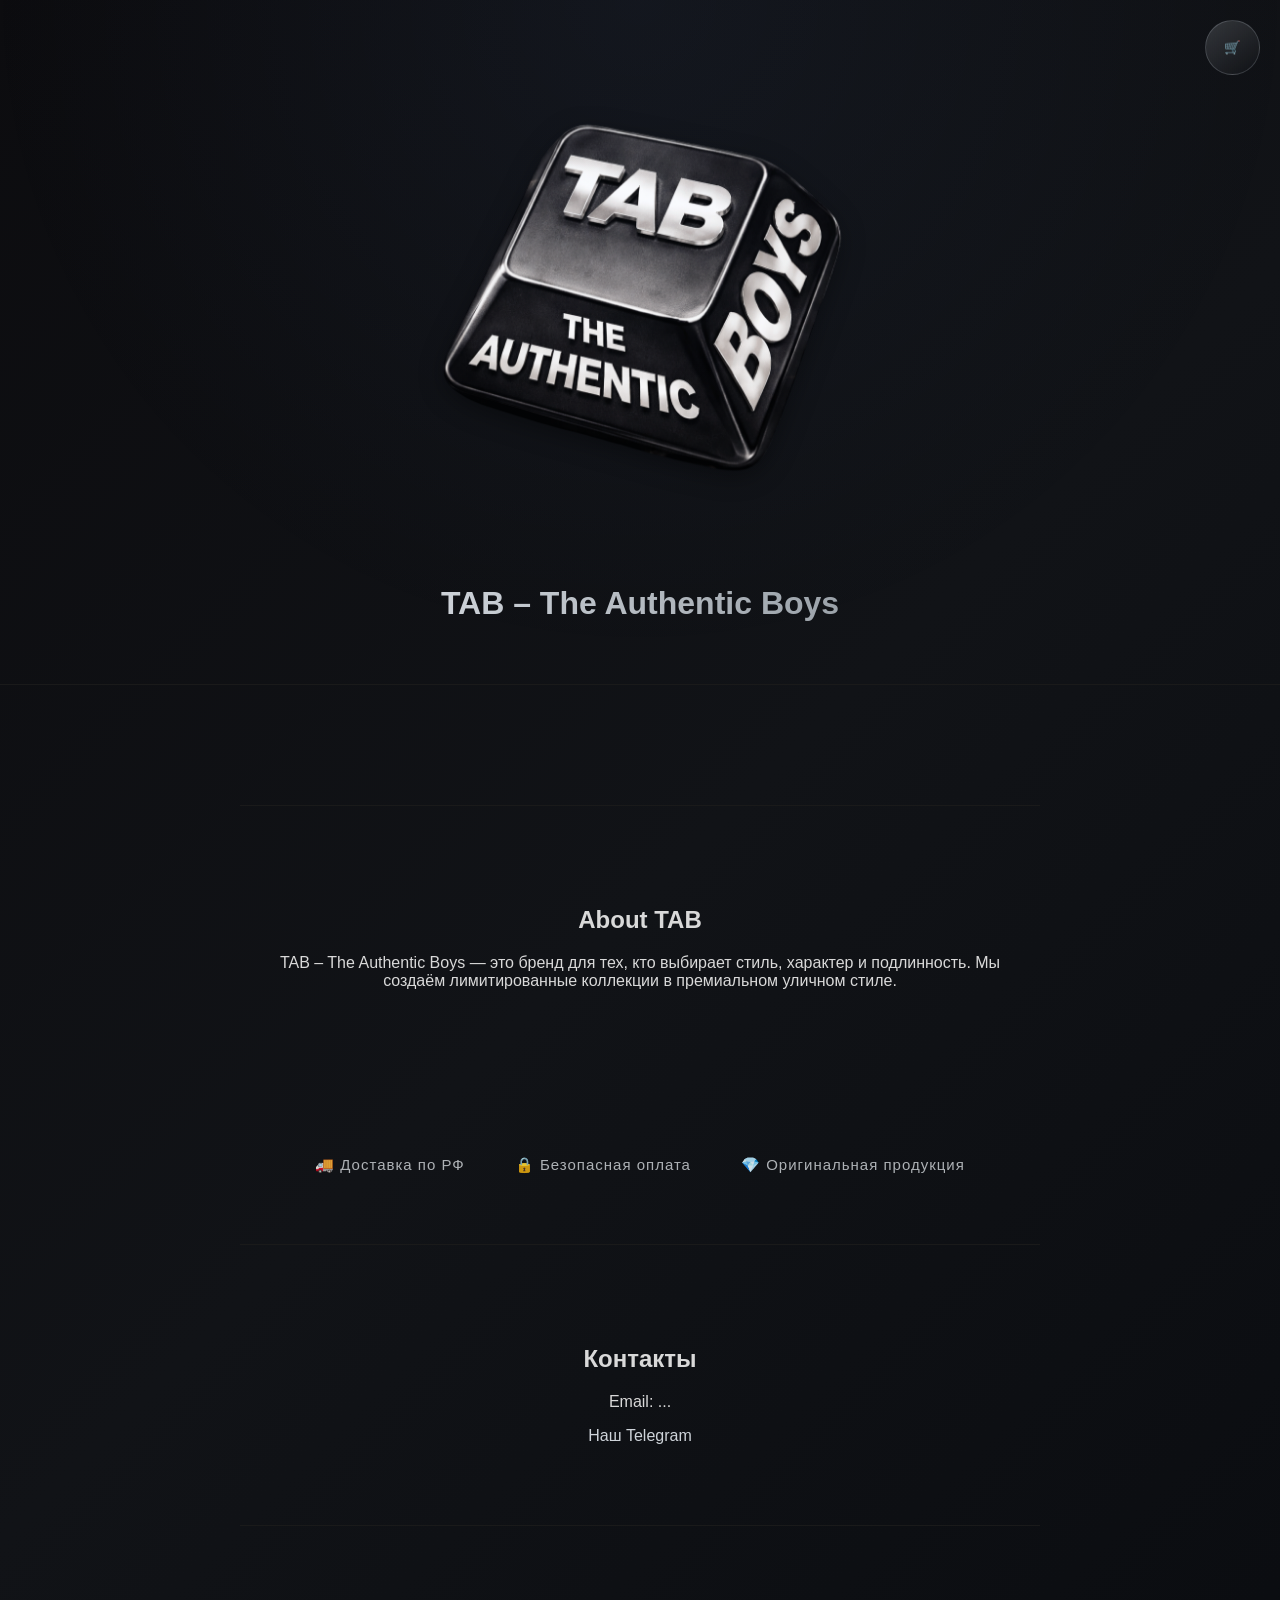
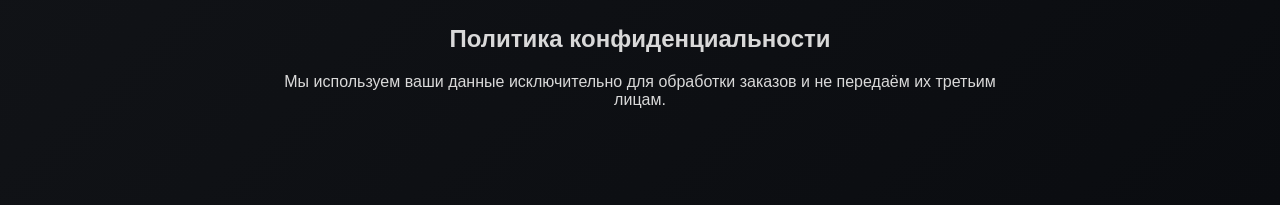
==== commit a4d647ef: "Update index.html" ====
--- a/index.html
+++ b/index.html
@@ -71,7 +71,7 @@
   <button class="close-btn" id="closeCartBtn">✖</button>
   <h2>Корзина</h2>
   <button id="clearCartBtn" class="product-btn clear-cart">Очистить корзину</button>
-  <div id="cart-items"></div>
+  <div id="cartItems"></div>
   <div id="total">Итого: 0 ₽</div>
   <div class="checkout-form">
         <input type="text" id="fullname" placeholder="ФИО">
@@ -94,3 +94,4 @@
 
 
 
+
--- a/css/style.css
+++ b/css/style.css
@@ -150,7 +150,6 @@
     position: relative;
     transform: rotateX(8deg);
     transform-style: preserve-3d;
-    backface-visibility: hidden;
     will-change: transform;
     filter: drop-shadow(0 6px 12px rgba(0,0,0,0.4));
 }
@@ -190,7 +189,15 @@
     0%   { left: -120%; }
     100% { left: 130%; }
 }
-
+@media (hover: hover) {
+  .logo:hover {
+    animation: coinSpin 0.8s ease-in-out;
+  }
+
+  .logo:hover::after {
+    animation: shineMove 0.9s ease-in-out;
+  }
+}
 
 /* =======================================================
    5. PRODUCT CARD
@@ -384,13 +391,15 @@
 }
 
 .cart-item {
-    display: flex;
-    justify-content: space-between;
+    display: grid;
+    grid-template-columns: 1fr auto auto;
     align-items: center;
+    gap: 15px;
 }
 
 .qty-controls {
     display: flex;
+    align-items: center;
     gap: 8px;
 }
 
@@ -454,6 +463,8 @@
         gap: 20px;
         padding: 20px;
         text-align: center;
+        grid-template-columns: 1fr;
+    
     }
 
     .product-page img {
@@ -490,7 +501,7 @@
     }
 
     .logo {
-        width: 120px;
+        width: 300px;
         filter: drop-shadow(0 4px 8px rgba(0,0,0,0.5));
         height: auto;
     
@@ -516,3 +527,8 @@
     }
 }
 
+
+
+
+
+
